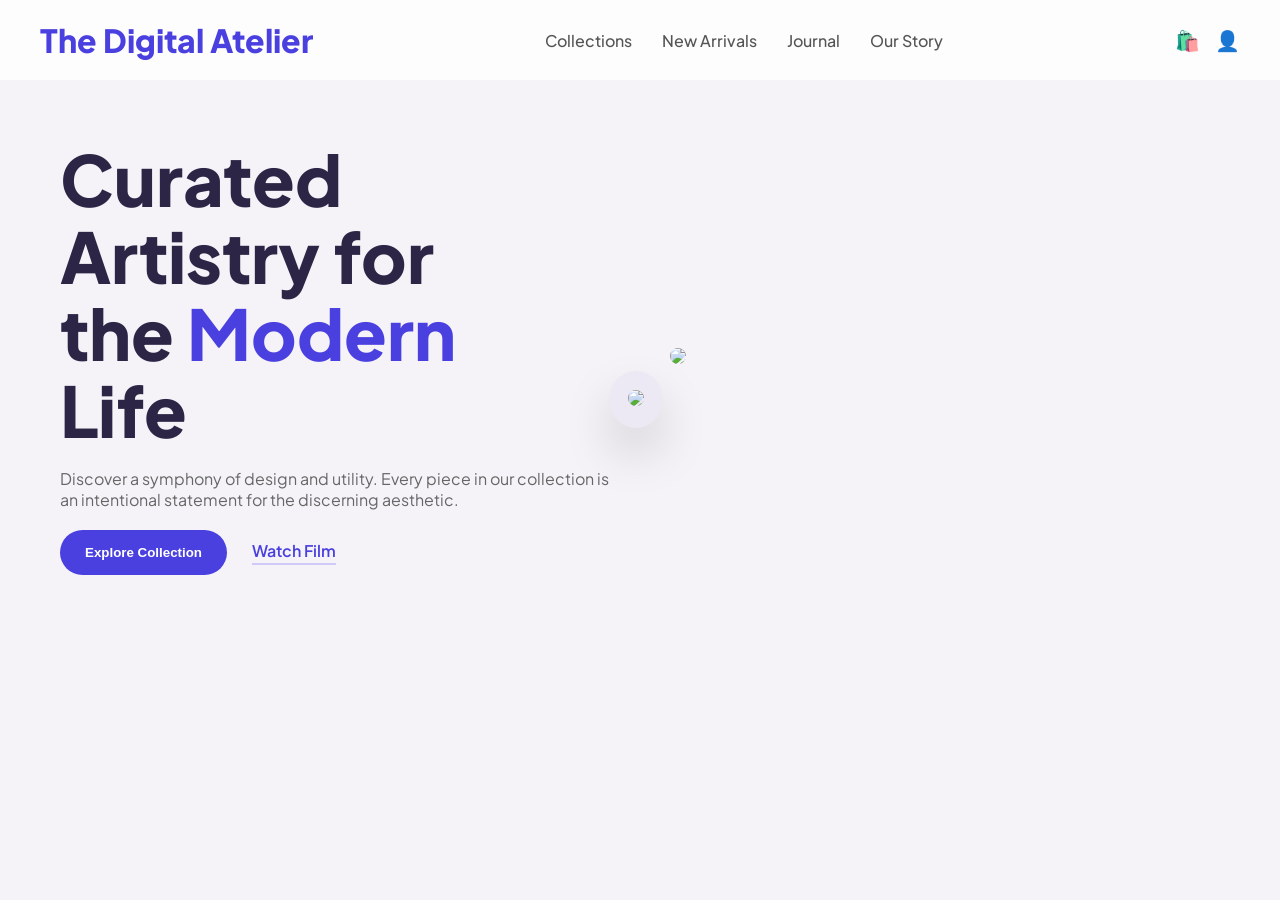
==== index.html @ 184bd262 "update" ====
<!DOCTYPE html>
<html lang="pt-br">
<head>
  <meta charset="UTF-8">
  <meta name="viewport" content="width=device-width, initial-scale=1.0">
  <title>The Digital Atelier</title>

  <!-- Fonte -->
  <link href="https://fonts.googleapis.com/css2?family=Plus+Jakarta+Sans:wght@400;600;800&display=swap" rel="stylesheet">

  <!-- CSS -->
  <link rel="stylesheet" href="style.css">
</head>
<body>

  <!-- NAVBAR -->
  <header class="navbar">
    <div class="container nav-content">

      <h1 class="logo">The Digital Atelier</h1>

      <nav class="menu">
        <a href="#">Collections</a>
        <a href="#">New Arrivals</a>
        <a href="#">Journal</a>
        <a href="#">Our Story</a>
      </nav>

      <div class="icons">
        <span>🛍️</span>
        <span>👤</span>
      </div>

    </div>
  </header>

  <!-- HERO -->
  <section class="hero">
  <div class="container hero-content">

    <!-- TEXTO -->
    <div class="hero-text">
      <h2>
        Curated <br>
        Artistry for <br>
        the <span>Modern</span> <br>
        Life
      </h2>

      <p>
        Discover a symphony of design and utility. Every piece in our collection is an intentional statement for the discerning aesthetic.
      </p>

      <div class="hero-buttons">
        <button class="btn-primary">Explore Collection</button>
        <a href="#" class="btn-link">Watch Film</a>
      </div>
    </div>

    <!-- IMAGENS -->
    <div class="hero-image">

      <!-- imagem grande -->
      <img class="img-bg" src="https://lh3.googleusercontent.com/aida-public/[base64]">

      <!-- vaso -->
      <div class="img-overlay">
        <img src="https://lh3.googleusercontent.com/aida-public/[base64]">
      </div>

    </div>

  </div>
</section>

</body>
</html>
---- style.css ----
/* RESET */
* {
  margin: 0;
  padding: 0;
  box-sizing: border-box;
}

body {
  font-family: "Plus Jakarta Sans", sans-serif;
  background-color: #f5f3f8;
}

/* CONTAINER PADRÃO */
.container {
  max-width: 1200px;
  margin: auto;
  padding: 0 20px;
}

/* NAVBAR */
.navbar {
  background: #ffffffcc;
  backdrop-filter: blur(10px);
  position: fixed;
  width: 100%;
  top: 0;
}

.nav-content {
  display: flex;
  justify-content: space-between;
  align-items: center;
  padding: 20px 0;
}

.logo {
  font-weight: 800;
  color: #4a40e0;
}

.menu {
  display: flex;
  gap: 30px;
}

.menu a {
  text-decoration: none;
  color: #555;
  font-weight: 500;
}

.menu a:hover {
  color: #4a40e0;
}

.icons {
  display: flex;
  gap: 15px;
  font-size: 20px;
}

/* HERO */
.hero {
  padding-top: 140px;
  padding-bottom: 80px;
}

.hero-content {
  display: flex;
  align-items: center;
  gap: 60px;
}

/* TEXTO */
.hero-text h2 {
  font-size: 70px;
  line-height: 1.1;
  color: #2c2546;
  font-weight: 800;
}
.hero-text{
  flex: 1;
}

.hero-text span {
  color: #4a40e0;
}

.hero-text p {
  margin: 20px 0;
  color: #666;
}

.hero-text button {
  padding: 15px 25px;
  border: none;
  background: #4a40e0;
  color: white;
  border-radius: 30px;
  cursor: pointer;
}

/* IMAGEM */
.hero-image img {
  width: 100%;
  border-radius: 40px;
}
.hero-buttons {
  display: flex;
  align-items: center;
  gap: 25px;
}
.btn-primary {
  background: linear-gradient(135deg, #4a40e0, #7b74ff);
  color: white;
  border: none;
  padding: 18px 30px;
  border-radius: 40px;
  font-weight: 600;
  cursor: pointer;
}

.btn-link {
  color: #4a40e0;
  font-weight: 600;
  text-decoration: none;
  border-bottom: 2px solid #cfcaf7;
  padding-bottom: 2px;
}
.hero-image {
  flex: 1;
  position: relative;
}

.img-bg {
  width: 100%;
  border-radius: 40px;
}
.img-overlay {
  position: absolute;
  bottom: -60px;
  left: -60px;

  background: #ece9f5;
  padding: 18px;
  border-radius: 30px;

  box-shadow: 0 25px 50px rgba(0,0,0,0.15);
}

.img-overlay img {
  width: 280px;
  border-radius: 20px;
}

/* RESPONSIVO */
@media (max-width: 900px) {

  .hero-content {
    flex-direction: column;
    text-align: center;
  }

  .hero-text h2 {
    font-size: 42px;
  }

  .hero-text p {
    margin: 20px auto;
  }

  .hero-buttons {
    justify-content: center;
  }

  .img-overlay {
    position: relative;
    left: 0;
    bottom: 0;
    margin-top: -80px;
  }

  .img-overlay img {
    width: 200px;
  }
}
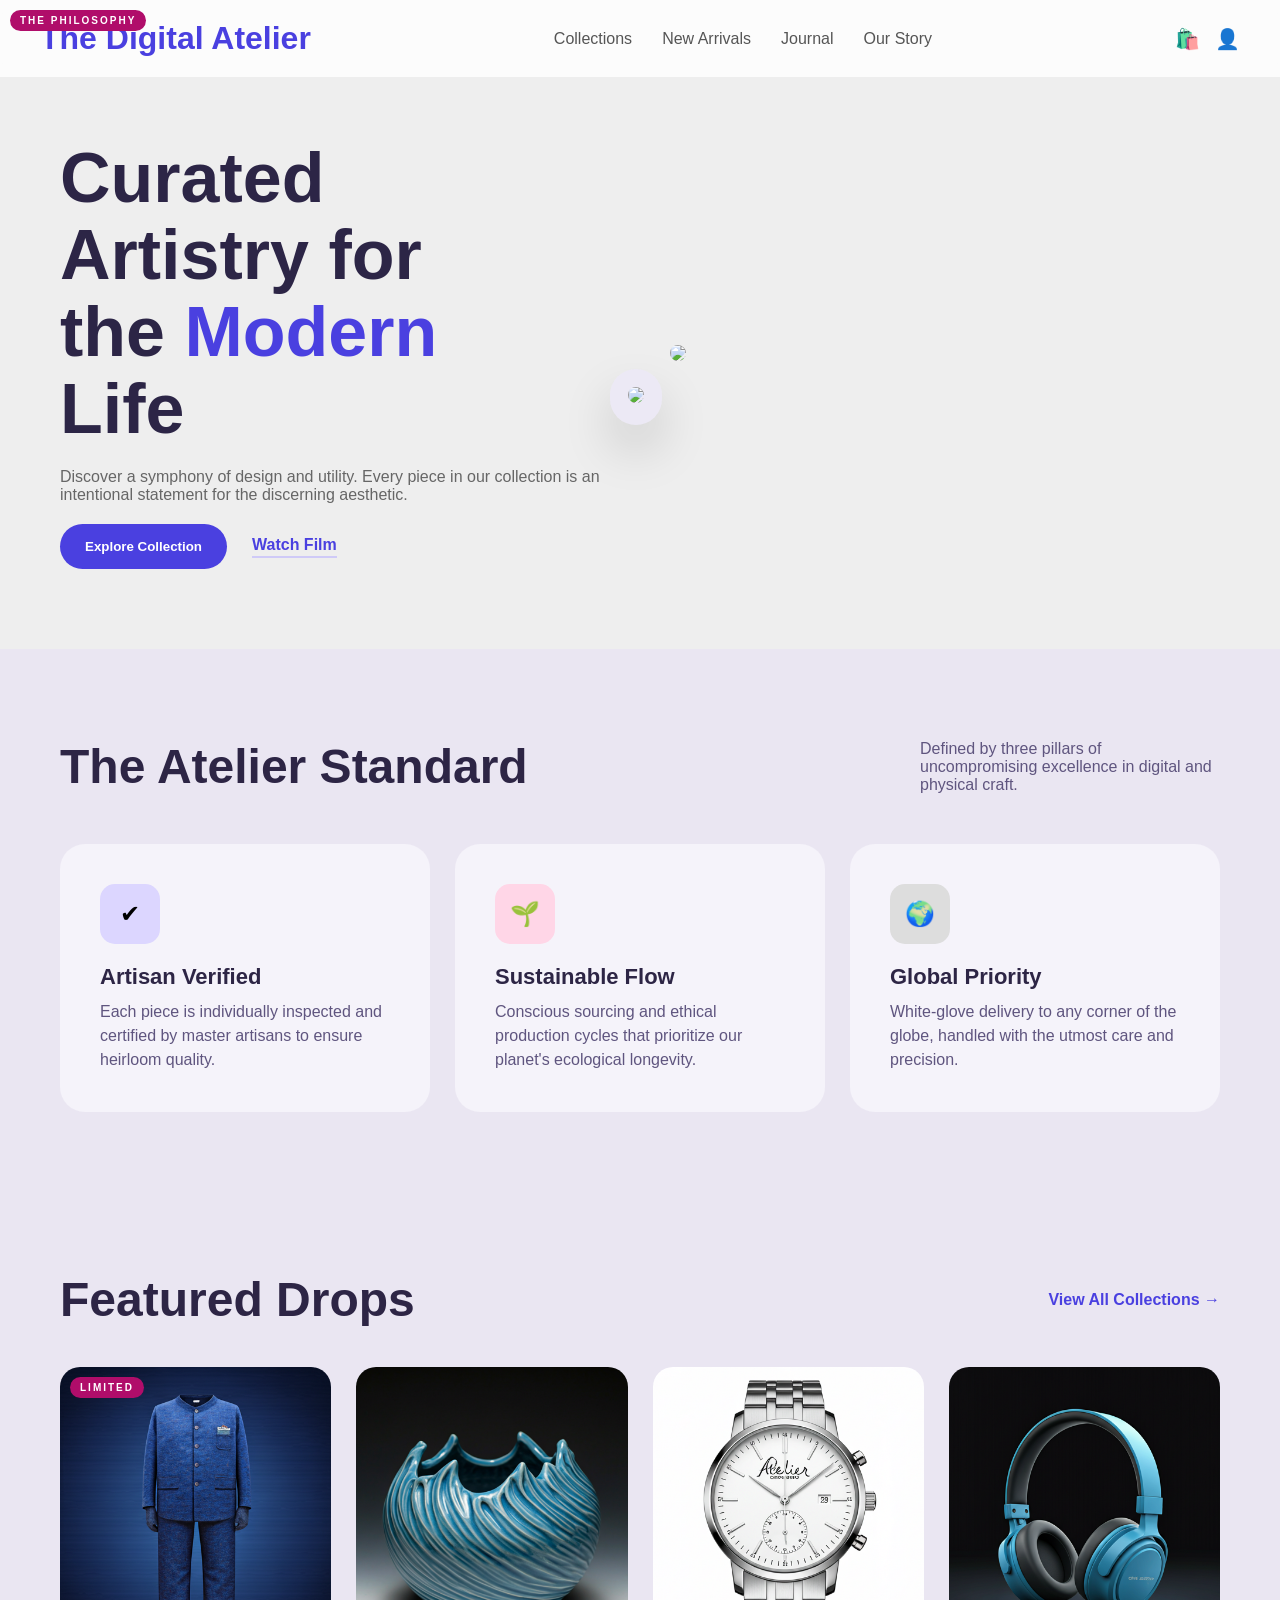
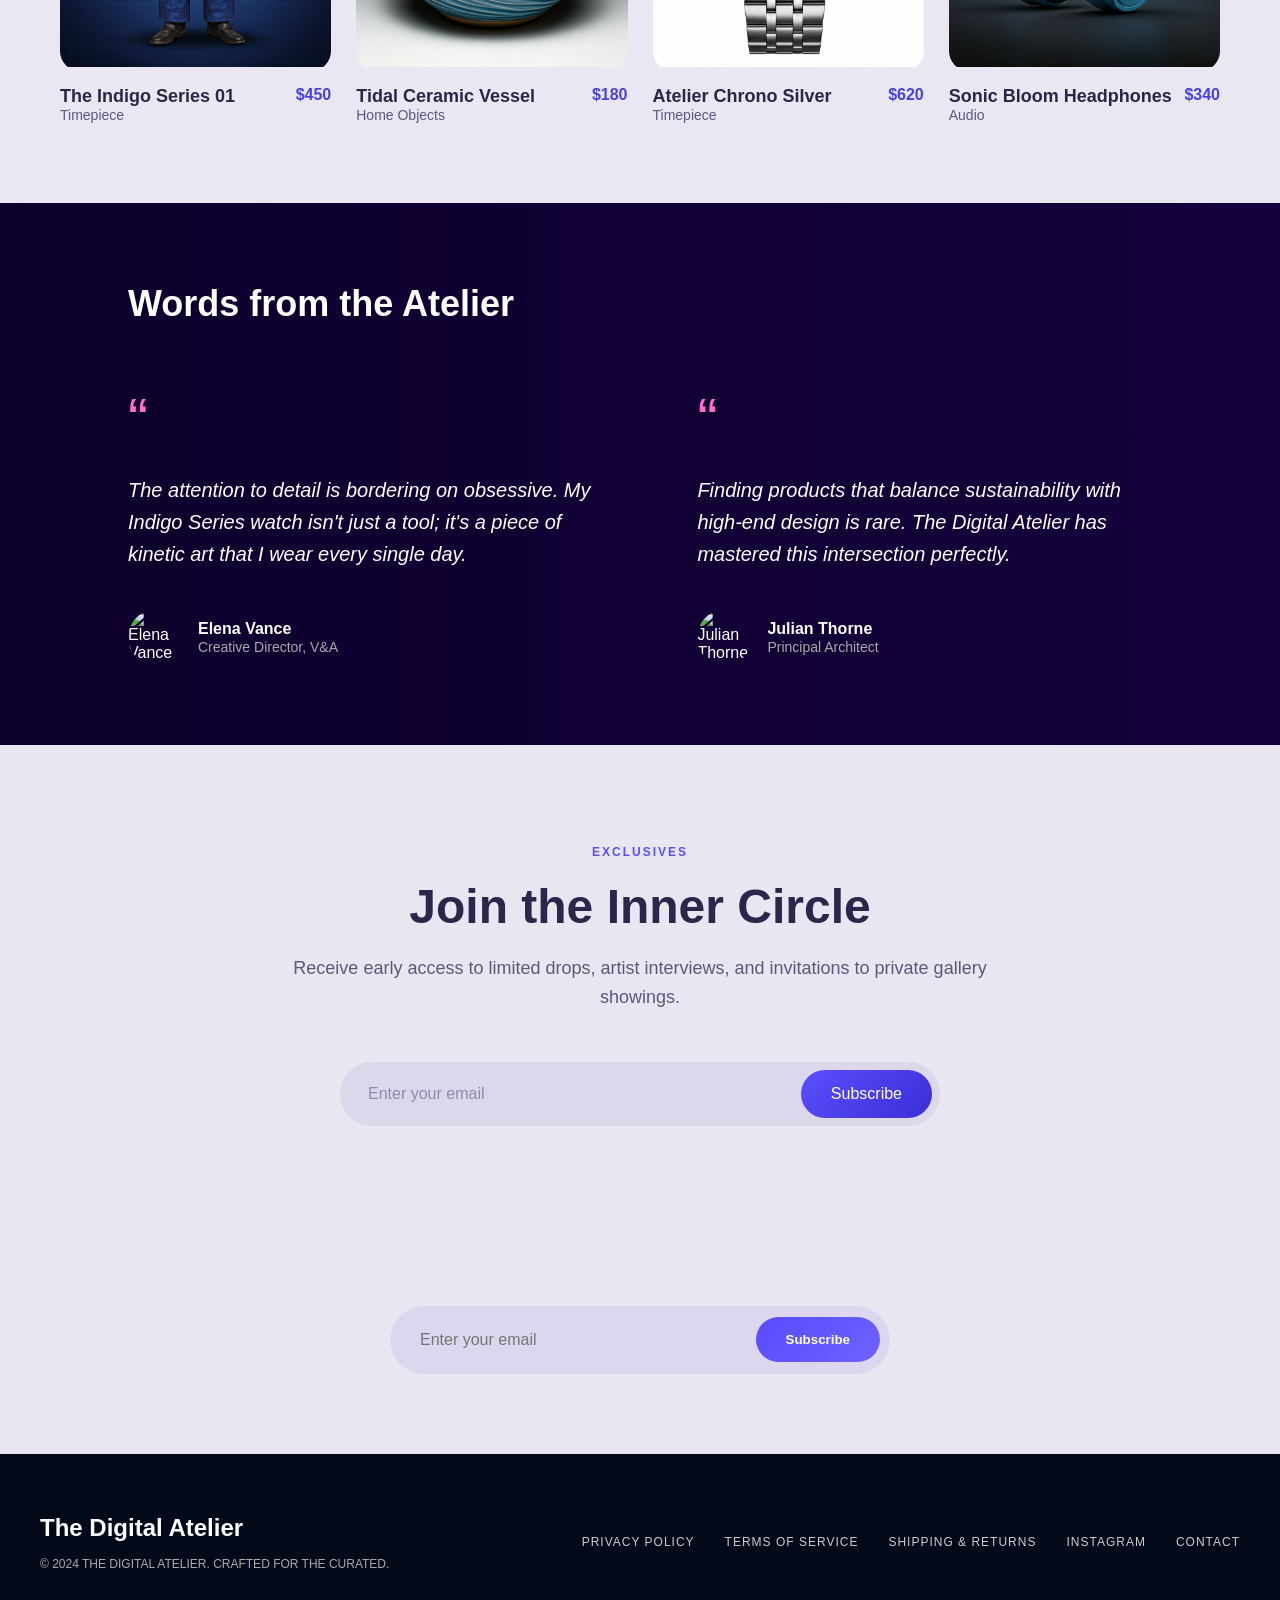
==== commit db23a493: "update" ====
--- a/index.html
+++ b/index.html
@@ -65,13 +65,224 @@
 
       <!-- vaso -->
       <div class="img-overlay">
-        <img src="https://lh3.googleusercontent.com/aida-public/[base64]">
-      </div>
-
-    </div>
-
-  </div>
-</section>
+        <img src="assets/vasomarrom.jpg">
+      </div>
+
+    </div>
+
+  </div>
+</section>
+<section class="atelier">
+  <div class="container">
+    
+    <div class="topo">
+      <div>
+        <span class="tag">THE PHILOSOPHY</span>
+        <h2>The Atelier Standard</h2>
+      </div>
+
+      <p class="descricao">
+        Defined by three pillars of uncompromising excellence in digital and physical craft.
+      </p>
+    </div>
+
+    <div class="cards">
+
+      <!-- Card 1 -->
+      <div class="card">
+        <div class="icon">
+          ✔
+        </div>
+        <h3>Artisan Verified</h3>
+        <p>
+          Each piece is individually inspected and certified by master artisans to ensure heirloom quality.
+        </p>
+      </div>
+
+      <!-- Card 2 -->
+      <div class="card">
+        <div class="icon pink">
+          🌱
+        </div>
+        <h3>Sustainable Flow</h3>
+        <p>
+          Conscious sourcing and ethical production cycles that prioritize our planet's ecological longevity.
+        </p>
+      </div>
+
+      <!-- Card 3 -->
+      <div class="card">
+        <div class="icon gray">
+          🌍
+        </div>
+        <h3>Global Priority</h3>
+        <p>
+          White-glove delivery to any corner of the globe, handled with the utmost care and precision.
+        </p>
+      </div>
+
+    </div>
+
+  </div>
+</section>
+<section class="featured">
+  <div class="container">
+
+    <div class="topo-featured">
+      <h2>Featured Drops</h2>
+      <a href="#">View All Collections →</a>
+    </div>
+
+    <div class="produtos">
+
+      <!-- Produto 1 -->
+      <div class="produto">
+        <div class="img-box">
+          <span class="tag">LIMITED</span>
+          <img src="assets/roupa.jpg">
+        </div>
+        <div class="info">
+          <div>
+            <h4>The Indigo Series 01</h4>
+            <p>Timepiece</p>
+          </div>
+          <span class="preco">$450</span>
+        </div>
+      </div>
+
+      <!-- Produto 2 -->
+      <div class="produto">
+        <div class="img-box">
+          <img src="assets/vaso.jpg">
+        </div>
+        <div class="info">
+          <div>
+            <h4>Tidal Ceramic Vessel</h4>
+            <p>Home Objects</p>
+          </div>
+          <span class="preco">$180</span>
+        </div>
+      </div>
+
+      <!-- Produto 3 -->
+      <div class="produto">
+        <div class="img-box">
+          <img src="assets/relogio.jpg">
+        </div>
+        <div class="info">
+          <div>
+            <h4>Atelier Chrono Silver</h4>
+            <p>Timepiece</p>
+          </div>
+          <span class="preco">$620</span>
+        </div>
+      </div>
+
+      <!-- Produto 4 -->
+      <div class="produto">
+        <div class="img-box">
+          <img src="assets/fone.jpg">
+        </div>
+        <div class="info">
+          <div>
+            <h4>Sonic Bloom Headphones</h4>
+            <p>Audio</p>
+          </div>
+          <span class="preco">$340</span>
+        </div>
+      </div>
+
+    </div>
+
+  </div>
+</section>
+<section class="testimonials">
+  <h2>Words from the Atelier</h2>
+
+  <div class="testimonials-container">
+    
+    <!-- CARD 1 -->
+    <div class="testimonial">
+      <span class="quote">“</span>
+      <p>
+        The attention to detail is bordering on obsessive. My Indigo Series watch isn't just a tool; it's a piece of kinetic art that I wear every single day.
+      </p>
+
+      <div class="author">
+        <img src="https://lh3.googleusercontent.com/aida-public/[base64]"
+          alt="Elena Vance">
+        
+        <div>
+          <h4>Elena Vance</h4>
+          <span>Creative Director, V&A</span>
+        </div>
+      </div>
+    </div>
+
+    <!-- CARD 2 -->
+    <div class="testimonial">
+      <span class="quote">“</span>
+      <p>
+        Finding products that balance sustainability with high-end design is rare. The Digital Atelier has mastered this intersection perfectly.
+      </p>
+
+      <div class="author">
+        <img src="https://lh3.googleusercontent.com/aida-public/[base64]"
+          alt="Julian Thorne">
+        
+        <div>
+          <h4>Julian Thorne</h4>
+          <span>Principal Architect</span>
+        </div>
+      </div>
+    </div>
+
+  </div>
+</section>
+<section class="cta">
+  <div class="cta-content">
+    
+    <span class="cta-tag">EXCLUSIVES</span>
+    
+    <h2>Join the Inner Circle</h2>
+    
+    <p>
+      Receive early access to limited drops, artist interviews, and invitations to 
+      private gallery showings.
+    </p>
+
+    <div class="cta-form">
+      <input type="email" placeholder="Enter your email">
+      <button>Subscribe</button>
+    </div>
+
+  </div>
+</section>
+ <section class="subscribe-section">
+    <div class="subscribe-box">
+      <input type="email" placeholder="Enter your email">
+      <button>Subscribe</button>
+    </div>
+  </section>
+
+  <!-- FOOTER -->
+  <footer class="footer">
+    <div class="footer-container">
+      <div class="footer-left">
+        <h2>The Digital Atelier</h2>
+        <p>© 2024 THE DIGITAL ATELIER. CRAFTED FOR THE CURATED.</p>
+      </div>
+
+      <div class="footer-right">
+        <a href="#">PRIVACY POLICY</a>
+        <a href="#">TERMS OF SERVICE</a>
+        <a href="#">SHIPPING & RETURNS</a>
+        <a href="#">INSTAGRAM</a>
+        <a href="#">CONTACT</a>
+      </div>
+    </div>
+  </footer>
+
 
 </body>
 </html>
--- a/style.css
+++ b/style.css
@@ -152,6 +152,435 @@
   width: 280px;
   border-radius: 20px;
 }
+.atelier {
+  background: #eae6f2;
+  padding: 80px 20px;
+}
+
+.container {
+  max-width: 1200px;
+  margin: 0 auto;
+}
+
+/* TOPO */
+.topo {
+  display: flex;
+  justify-content: space-between;
+  align-items: flex-end;
+  margin-bottom: 50px;
+  gap: 20px;
+}
+
+.tag {
+  color: #b00d6a;
+  font-size: 12px;
+  letter-spacing: 2px;
+  font-weight: bold;
+}
+
+.topo h2 {
+  font-size: 48px;
+  margin-top: 10px;
+  color: #2d2545;
+}
+
+.descricao {
+  max-width: 300px;
+  color: #5f557f;
+}
+
+/* CARDS */
+.cards {
+  display: grid;
+  grid-template-columns: repeat(3, 1fr);
+  gap: 25px;
+}
+
+.card {
+  background: #f5f3fa;
+  padding: 40px;
+  border-radius: 25px;
+  transition: 0.3s;
+}
+
+.card:hover {
+  transform: translateY(-5px);
+}
+
+.card h3 {
+  margin: 20px 0 10px;
+  font-size: 22px;
+  color: #2d2545;
+}
+
+.card p {
+  color: #5f557f;
+  line-height: 1.5;
+}
+
+/* ICONES */
+.icon {
+  width: 60px;
+  height: 60px;
+  background: #dcd6ff;
+  display: flex;
+  align-items: center;
+  justify-content: center;
+  border-radius: 15px;
+  font-size: 24px;
+}
+
+.icon.pink {
+  background: #ffd6e7;
+}
+
+.icon.gray {
+  background: #ddd;
+}
+.featured {
+  padding: 80px 20px;
+  background: #eae6f2;
+}
+
+.topo-featured {
+  display: flex;
+  justify-content: space-between;
+  align-items: center;
+  margin-bottom: 40px;
+}
+
+.topo-featured h2 {
+  font-size: 48px;
+  color: #2d2545;
+}
+
+.topo-featured a {
+  color: #4a40e0;
+  font-weight: bold;
+  text-decoration: none;
+}
+
+/* GRID PRODUTOS */
+.produtos {
+  display: grid;
+  grid-template-columns: repeat(4, 1fr);
+  gap: 25px;
+}
+
+/* CARD */
+.produto {
+  cursor: pointer;
+}
+
+.img-box {
+  position: relative;
+  border-radius: 20px;
+  overflow: hidden;
+}
+
+.img-box img {
+  width: 100%;
+  height: 300px;
+  object-fit: cover;
+  transition: 0.4s;
+}
+
+.produto:hover img {
+  transform: scale(1.05);
+}
+
+/* TAG LIMITED */
+.tag {
+  position: absolute;
+  top: 10px;
+  left: 10px;
+  background: #b00d6a;
+  color: white;
+  font-size: 10px;
+  padding: 5px 10px;
+  border-radius: 20px;
+  font-weight: bold;
+}
+
+/* INFO */
+.info {
+  display: flex;
+  justify-content: space-between;
+  margin-top: 15px;
+}
+
+.info h4 {
+  font-size: 18px;
+  color: #2d2545;
+}
+
+.info p {
+  font-size: 14px;
+  color: #5f557f;
+}
+
+.preco {
+  color: #4a40e0;
+  font-weight: bold;
+}
+body {
+  margin: 0;
+  font-family: Arial, Helvetica, sans-serif;
+  background-color: #eee;
+}
+
+.testimonials {
+  background: linear-gradient(90deg, #0c002b, #14003d);
+  color: #fff;
+  padding: 80px 10%;
+}
+
+.testimonials h2 {
+  font-size: 36px;
+  margin-bottom: 60px;
+}
+
+.testimonials-container {
+  display: flex;
+  gap: 80px;
+  justify-content: space-between;
+}
+
+.testimonial {
+  max-width: 500px;
+  position: relative;
+}
+
+.quote {
+  font-size: 60px;
+  color: #ff6ec7;
+  display: block;
+  margin-bottom: 20px;
+}
+
+.testimonial p {
+  font-size: 20px;
+  line-height: 1.6;
+  font-style: italic;
+  margin-bottom: 40px;
+}
+
+.author {
+  display: flex;
+  align-items: center;
+  gap: 15px;
+}
+
+.author img {
+  width: 55px;
+  height: 55px;
+  border-radius: 50%;
+  object-fit: cover;
+}
+
+.author h4 {
+  margin: 0;
+  font-size: 16px;
+}
+
+.author span {
+  font-size: 14px;
+  color: #aaa;
+}
+.cta {
+  background-color: #e9e6f2;
+  padding: 100px 20px;
+  text-align: center;
+}
+
+.cta-content {
+  max-width: 700px;
+  margin: 0 auto;
+}
+
+.cta-tag {
+  color: #5a4fff;
+  font-size: 12px;
+  letter-spacing: 2px;
+  font-weight: bold;
+  display: block;
+  margin-bottom: 20px;
+}
+
+.cta h2 {
+  font-size: 48px;
+  color: #2d264b;
+  margin-bottom: 20px;
+}
+
+.cta p {
+  font-size: 18px;
+  color: #5c587a;
+  line-height: 1.6;
+  margin-bottom: 50px;
+}
+
+.cta-form {
+  display: flex;
+  background: #dcd7eb;
+  border-radius: 50px;
+  padding: 8px;
+  max-width: 600px;
+  margin: 0 auto;
+}
+
+.cta-form input {
+  flex: 1;
+  border: none;
+  outline: none;
+  background: transparent;
+  padding: 15px 20px;
+  font-size: 16px;
+  border-radius: 50px;
+  color: #333;
+}
+
+.cta-form input::placeholder {
+  color: #8e8aa8;
+}
+
+.cta-form button {
+  border: none;
+  background: linear-gradient(135deg, #5a4fff, #3c2ed6);
+  color: white;
+  padding: 15px 30px;
+  border-radius: 50px;
+  font-size: 16px;
+  cursor: pointer;
+  transition: 0.3s;
+}
+
+.cta-form button:hover {
+  opacity: 0.9;
+}
+.subscribe-section {
+  background: #e9e6f2;
+  padding: 80px 20px;
+  display: flex;
+  justify-content: center;
+}
+
+.subscribe-box {
+  display: flex;
+  align-items: center;
+  background: #dcd7ef;
+  border-radius: 50px;
+  padding: 10px;
+  width: 500px;
+  max-width: 90%;
+}
+
+.subscribe-box input {
+  flex: 1;
+  border: none;
+  background: transparent;
+  padding: 15px 20px;
+  font-size: 16px;
+  outline: none;
+  color: #555;
+}
+
+.subscribe-box button {
+  background: linear-gradient(135deg, #5a4bff, #6c63ff);
+  border: none;
+  padding: 15px 30px;
+  border-radius: 50px;
+  color: white;
+  font-weight: bold;
+  cursor: pointer;
+  transition: 0.3s;
+}
+
+.subscribe-box button:hover {
+  transform: scale(1.05);
+}
+
+/* FOOTER */
+.footer {
+  background: #020a1a;
+  color: #fff;
+  padding: 60px 40px;
+}
+
+.footer-container {
+  display: flex;
+  justify-content: space-between;
+  flex-wrap: wrap;
+}
+
+.footer-left h2 {
+  font-size: 24px;
+  margin-bottom: 15px;
+}
+
+.footer-left p {
+  font-size: 12px;
+  color: #aaa;
+}
+
+.footer-right {
+  display: flex;
+  gap: 30px;
+  flex-wrap: wrap;
+  align-items: center;
+}
+
+.footer-right a {
+  text-decoration: none;
+  color: #ccc;
+  font-size: 12px;
+  letter-spacing: 1px;
+  transition: 0.3s;
+}
+
+.footer-right a:hover {
+  color: white;
+}
+
+
+/* RESPONSIVO */
+@media (max-width: 1000px) {
+  .produtos {
+    grid-template-columns: repeat(2, 1fr);
+  }
+}
+
+@media (max-width: 600px) {
+  .produtos {
+    grid-template-columns: 1fr;
+  }
+
+  .topo-featured {
+    flex-direction: column;
+    align-items: flex-start;
+    gap: 10px;
+  }
+
+  .topo-featured h2 {
+    font-size: 32px;
+  }
+}
+
+/* RESPONSIVO */
+@media (max-width: 900px) {
+  .topo {
+    flex-direction: column;
+    align-items: flex-start;
+  }
+
+  .cards {
+    grid-template-columns: 1fr;
+  }
+
+  .topo h2 {
+    font-size: 32px;
+  }
+}
 
 /* RESPONSIVO */
 @media (max-width: 900px) {
@@ -183,4 +612,5 @@
   .img-overlay img {
     width: 200px;
   }
+  
 }
